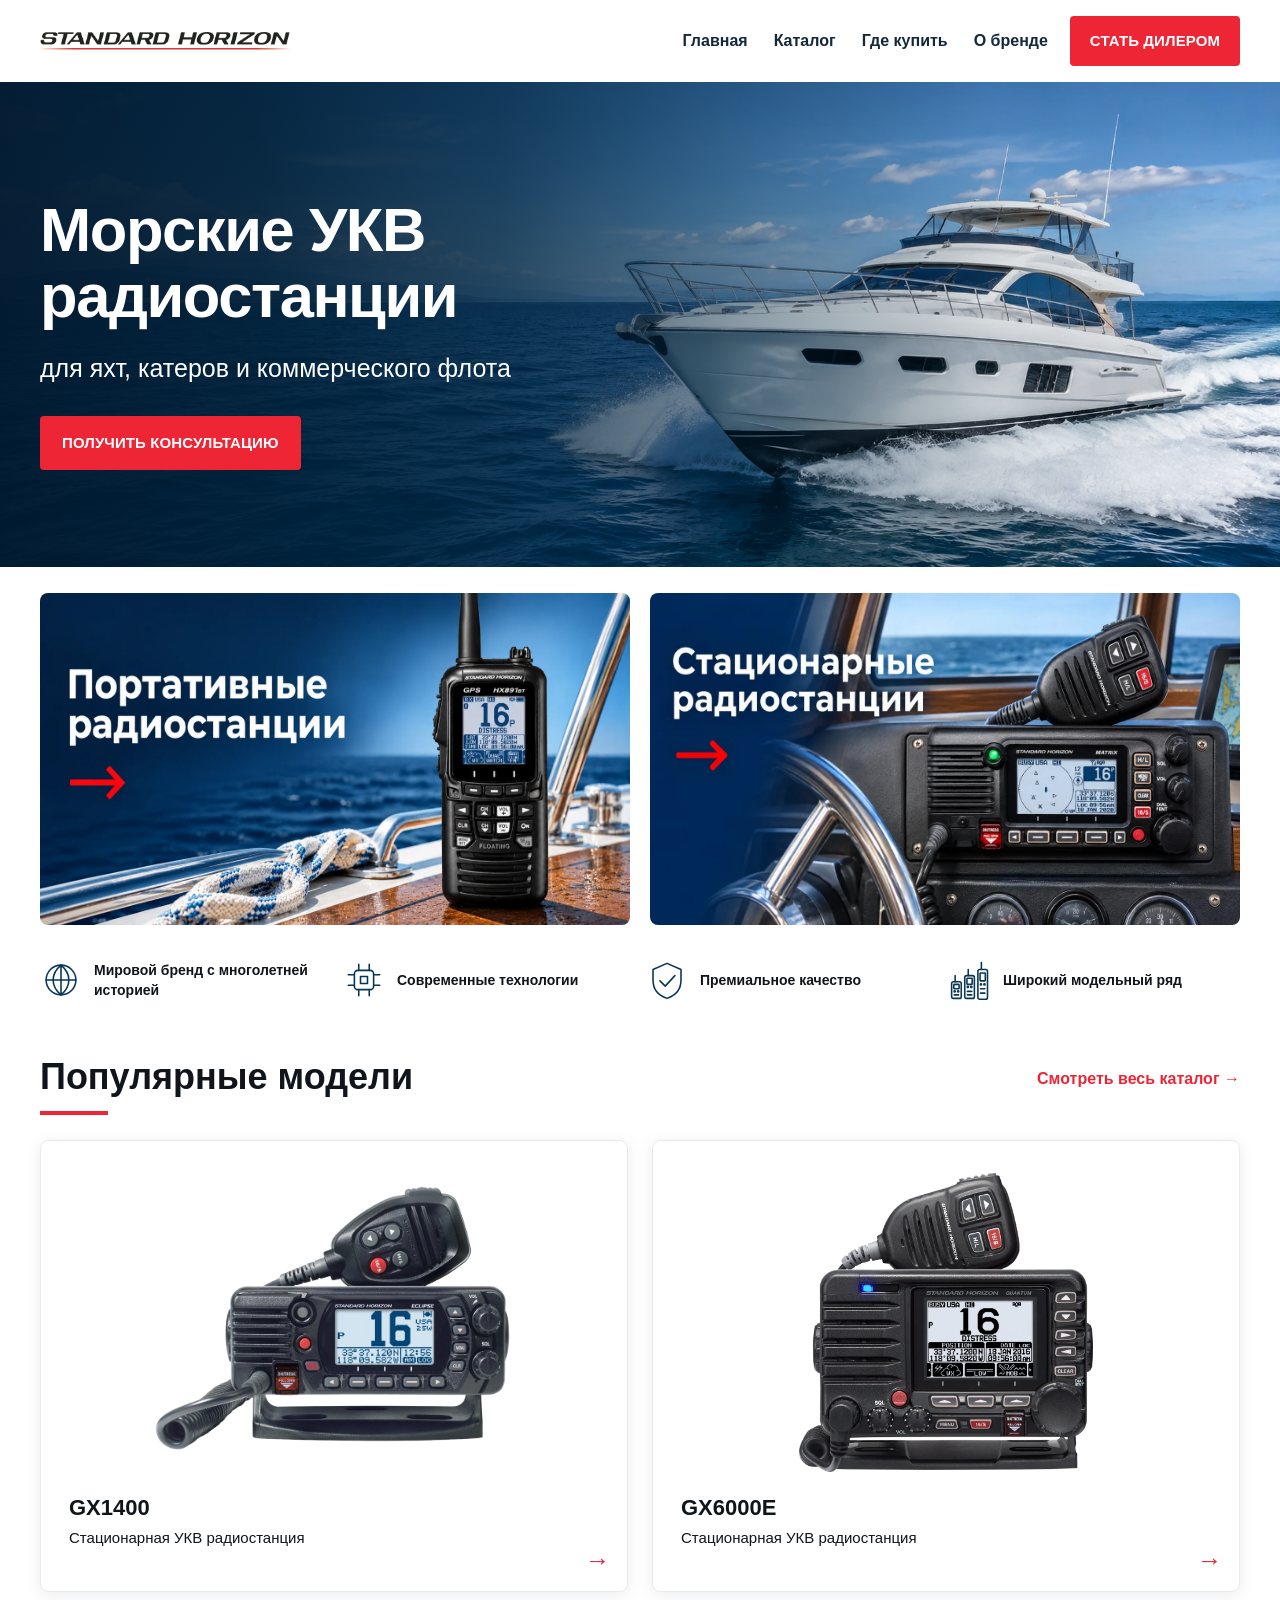
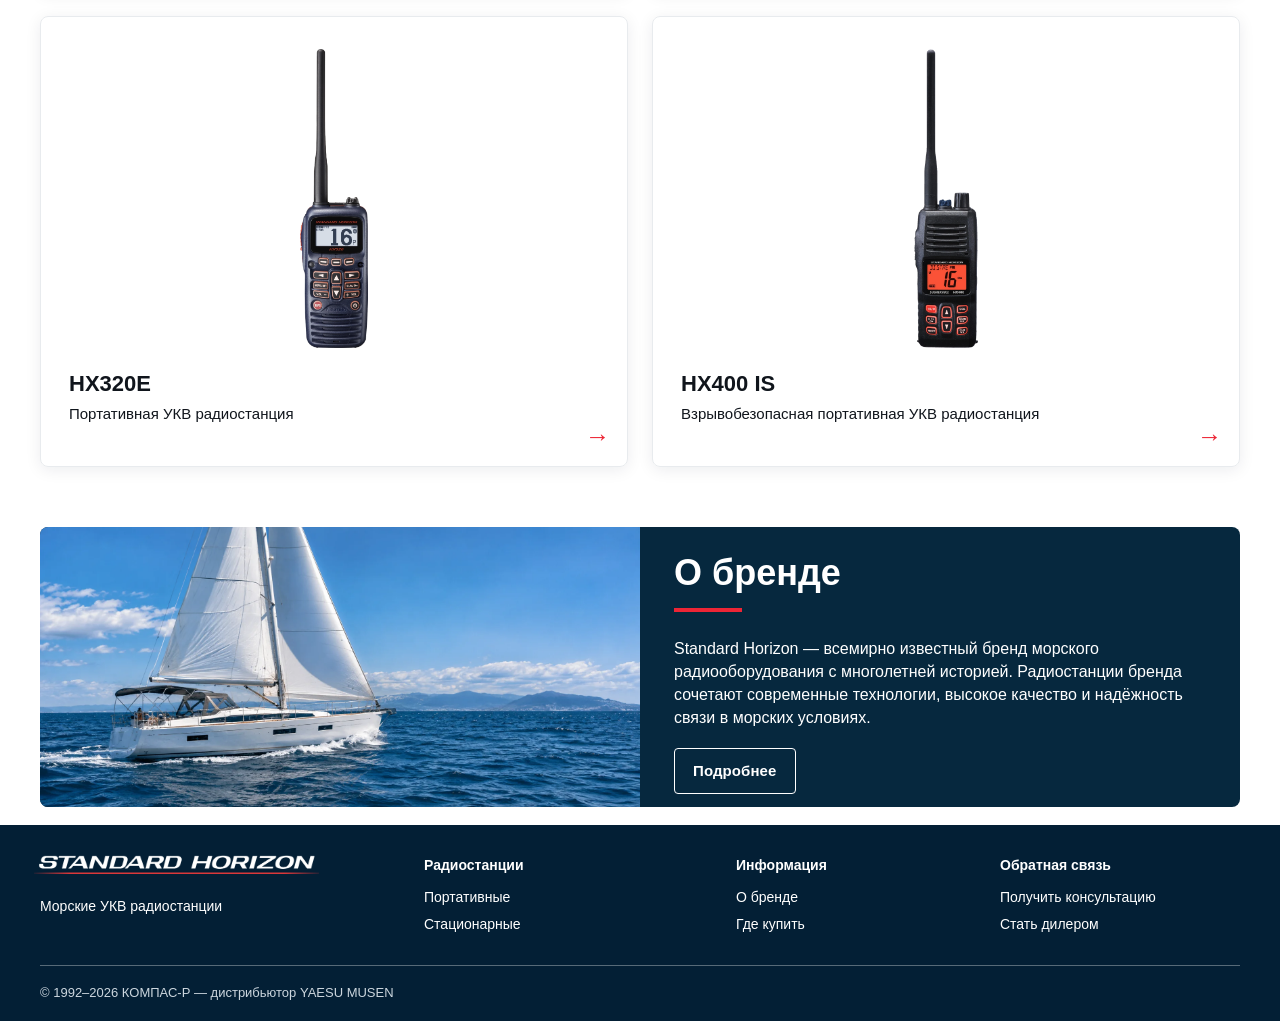
==== index.html @ aaa7c5f7 "Connect shared contact form and replace dealer placeholder messaging" ====
<!DOCTYPE html>

<html lang="ru"><head><meta charset="utf-8"/><meta content="width=device-width, initial-scale=1" name="viewport"/><meta content="Морские УКВ радиостанции Standard Horizon для яхт, катеров и коммерческого флота" name="description"/><title>Standard Horizon — морские УКВ радиостанции</title><link rel="stylesheet" href="styles.css?v=20261125-smooth-hero"/></head><body>
<header class="site-header"><div class="container header-inner"><a aria-label="Standard Horizon — главная" class="logo" href="index.html"><img alt="Standard Horizon" src="assets/images/home-inline-02.png"/></a><button aria-controls="nav" aria-expanded="false" aria-label="Открыть меню" class="mobile-menu">☰</button><nav aria-label="Основная навигация" class="nav" id="nav"><a href="index.html">Главная</a><a href="catalog/index.html">Каталог</a><a href="where-to-buy.html">Где купить</a><a href="about.html">О бренде</a></nav><a class="dealer-btn" href="dealer.html">СТАТЬ ДИЛЕРОМ</a></div></header>
<main id="home"><section class="hero"><div aria-label="Белая моторная яхта в море днём" class="hero-photo" role="img"></div><div class="hero-shade"></div><div class="container hero-content"><h1>Морские УКВ радиостанции</h1><p>для яхт, катеров и коммерческого флота</p><a class="primary-btn" href="contact.html?topic=consultation">ПОЛУЧИТЬ КОНСУЛЬТАЦИЮ</a></div></section>
<section aria-label="Категории радиостанций" class="container categories" id="catalog"><a aria-label="Портативные радиостанции" class="category handheld" href="catalog/index.html?type=handheld" style="background-image:url(assets/images/home-inline-03.webp);background-position:center;background-size:100% 100%;"></a><a aria-label="Стационарные радиостанции" class="category fixed" href="catalog/index.html?type=fixed" style="background-image:url(assets/images/home-inline-04.webp);background-position:center;background-size:100% 100%;"></a></section>
<section aria-label="Преимущества" class="container benefits"><div><svg aria-hidden="true" fill="none" height="42" stroke="#083657" stroke-linecap="round" stroke-linejoin="round" stroke-width="1.8" viewbox="0 0 48 48" width="42" xmlns="http://www.w3.org/2000/svg"><circle cx="24" cy="24" r="17"></circle><path d="M7 24h34M24 7c-6 5-9 11-9 17s3 12 9 17M24 7c6 5 9 11 9 17s-3 12-9 17M24 7v34"></path></svg><strong>Мировой бренд с многолетней историей</strong></div><div><svg aria-hidden="true" fill="none" height="42" stroke="#083657" stroke-linecap="round" stroke-linejoin="round" stroke-width="1.8" viewbox="0 0 48 48" width="42" xmlns="http://www.w3.org/2000/svg"><rect height="22" rx="4" width="22" x="13" y="13"></rect><path d="M20 20h8v8h-8zM18 6v7M30 6v7M18 35v7M30 35v7M6 18h7M6 30h7M35 18h7M35 30h7"></path></svg><strong>Современные технологии</strong></div><div><svg aria-hidden="true" fill="none" height="42" stroke="#083657" stroke-linecap="round" stroke-linejoin="round" stroke-width="1.8" viewbox="0 0 48 48" width="42" xmlns="http://www.w3.org/2000/svg"><path d="M24 5 40 12v12c0 11-7 18-16 21C15 42 8 35 8 24V12L24 5Z"></path><path d="m16 25 6 6 11-12"></path></svg><strong>Премиальное качество</strong></div><div><svg aria-hidden="true" fill="none" height="42" stroke="#083657" stroke-linecap="round" stroke-linejoin="round" stroke-width="1.8" viewbox="0 0 48 48" width="42" xmlns="http://www.w3.org/2000/svg">
<g transform="translate(2 19)"><path d="M5 7V0"></path><rect height="19" rx="2" width="11" x="1" y="7"></rect><rect height="5" rx="0.7" width="6" x="3.5" y="10"></rect><circle cx="4.5" cy="18" r="0.7"></circle><circle cx="8.5" cy="18" r="0.7"></circle><path d="M4 22h5"></path></g>
<g transform="translate(17 12)"><path d="M5 7V0"></path><rect height="26" rx="2" width="11" x="1" y="7"></rect><rect height="7" rx="0.7" width="6" x="3.5" y="10"></rect><circle cx="4.5" cy="20" r="0.7"></circle><circle cx="8.5" cy="20" r="0.7"></circle><path d="M4 25h5M4 29h5"></path></g>
<g transform="translate(32 4)"><path d="M5 8V0"></path><rect height="34" rx="2" width="11" x="1" y="8"></rect><rect height="9" rx="0.7" width="6" x="3.5" y="12"></rect><circle cx="4.5" cy="25" r="0.7"></circle><circle cx="8.5" cy="25" r="0.7"></circle><path d="M4 30h5M4 35h5"></path></g>
</svg><strong>Широкий модельный ряд</strong></div></section>
<section class="container popular" id="popular"><div class="section-heading"><h2 class="section-title">Популярные модели</h2><a class="catalog-link" href="catalog/index.html">Смотреть весь каталог →</a></div><div class="products">
<a class="product" href="#contact"><div class="product-image"><img alt="Standard Horizon GX1410 — фотография для карточки GX1400, вид спереди" class="product-photo fixed-photo" loading="lazy" src="assets/images/home-inline-05.webp"/></div><h3>GX1400</h3><p>Стационарная УКВ радиостанция</p><span>→</span></a>
<a class="product" href="#contact"><div class="product-image"><img alt="Standard Horizon GX6000E — оригинальная фотография, вид спереди" class="product-photo fixed-photo" loading="lazy" src="assets/images/home-inline-06.webp"/></div><h3>GX6000E</h3><p>Стационарная УКВ радиостанция</p><span>→</span></a>
<a class="product" href="#contact"><div class="product-image"><img alt="Standard Horizon HX320E — оригинальная фотография, вид спереди" class="product-photo handheld-photo" loading="lazy" src="assets/images/home-inline-07.webp"/></div><h3>HX320E</h3><p>Портативная УКВ радиостанция</p><span>→</span></a>
<a class="product" href="#contact"><div class="product-image"><img alt="Standard Horizon HX400 IS — оригинальная фотография, вид спереди" class="product-photo handheld-photo" loading="lazy" src="assets/images/home-inline-08.webp"/></div><h3>HX400 IS</h3><p>Взрывобезопасная портативная УКВ радиостанция</p><span>→</span></a>
</div></section>
<section class="container about" id="about"><img alt="Белая парусная яхта в море днём" loading="lazy" src="assets/images/home-inline-09.webp"/><div><h2 class="section-title">О бренде</h2><p>Standard Horizon — всемирно известный бренд морского радиооборудования с многолетней историей. Радиостанции бренда сочетают современные технологии, высокое качество и надёжность связи в морских условиях.</p><a class="outline-orange" href="about.html">Подробнее</a></div></section>
</main><footer class="footer" id="dealers"><div class="container"><div class="footer-grid"><div><div class="footer-logo"><img alt="Standard Horizon" src="assets/images/home-inline-10.png"/></div><p>Морские УКВ радиостанции</p></div><div><h3>Радиостанции</h3><a href="catalog/index.html?type=handheld">Портативные</a><a href="catalog/index.html?type=fixed">Стационарные</a></div><div><h3>Информация</h3><a href="about.html">О бренде</a><a href="where-to-buy.html">Где купить</a></div><div id="contact"><h3>Обратная связь</h3><a href="contact.html?topic=consultation">Получить консультацию</a><a href="dealer.html">Стать дилером</a></div></div><div class="copyright">© 1992–2026 КОМПАС-Р — дистрибьютор YAESU MUSEN</div></div></footer><script src="script.js"></script></body></html>
---- styles.css ----
*{box-sizing:border-box}html{scroll-behavior:smooth}body{margin:0;color:#10151c;font:16px/1.45 Arial,Helvetica,sans-serif;background:#fff}a{text-decoration:none;color:inherit}.container{width:min(1200px,calc(100% - 48px));margin:auto}.site-header{background:#fff;position:relative;z-index:10}.header-inner{height:82px;display:flex;align-items:center;gap:34px}.logo,.footer-logo{font-size:29px;line-height:1;font-weight:900;font-style:italic;letter-spacing:-1.3px;white-space:nowrap;border-bottom:3px solid #e93b4c;padding-bottom:3px}.nav{display:flex;gap:34px;align-items:center;margin-left:auto;font-weight:700;font-size:14px}.nav a:hover{color:#ed6511}.dealer-btn,.primary-btn{background:#f36a10;color:#fff;font-weight:800;padding:17px 22px;border-radius:4px;white-space:nowrap;font-size:14px}.dealer-btn:hover,.primary-btn:hover{background:#d94f00}.mobile-menu{display:none}.hero{height:485px;position:relative;background:#03294b;overflow:hidden;color:#fff}.hero-photo{position:absolute;inset:0 0 0 38%;background:url('assets/hero-daytime.png') center center/cover no-repeat}.hero-shade{position:absolute;inset:0;background:linear-gradient(90deg,#001c35 0%,#002b4bdc 31%,#002a4969 55%,transparent 77%)}.hero-content{position:relative;padding-top:76px}.hero h1{font-size:clamp(42px,5vw,68px);letter-spacing:-2px;line-height:1.05;margin:0 0 22px}.orange-rule{width:86px;height:4px;background:#f36a10}.hero p{font-size:23px;line-height:1.3;font-weight:600;margin:24px 0}.hero-actions{display:flex;gap:12px;flex-wrap:wrap}.outline-btn{border:1px solid #d4e0ea;color:#fff;font-size:14px;font-weight:800;padding:16px 22px;border-radius:4px}.categories{display:grid;grid-template-columns:1fr 1fr;gap:20px;margin-top:24px}.category{background:#092c4c;min-height:250px;border-radius:8px;position:relative;overflow:hidden;color:#fff;display:flex;align-items:center;padding:34px}.category:after{content:'';position:absolute;inset:0;background:linear-gradient(90deg,#062440 0%,#062440c9 40%,transparent 100%)}.category>div{position:relative;z-index:2}.category h2{font-size:26px;line-height:1.2;margin:0 0 22px}.category img{position:absolute;right:0;top:0;height:100%;width:55%;object-fit:cover}.arrow{background:#f36a10;padding:6px 12px;border-radius:8px;font-size:25px}.benefits{display:grid;grid-template-columns:repeat(4,1fr);gap:18px;padding:32px 0}.benefits>div{display:flex;align-items:center;gap:15px}.benefits span{font-size:39px;color:#052a45}.benefits strong{font-size:14px}.popular{padding:20px 0 60px}.section-title{font-size:36px;line-height:1.2;margin:0 0 25px}.section-title:after{content:'';display:block;background:#f36a10;width:68px;height:4px;margin-top:13px}.products{display:grid;grid-template-columns:repeat(4,1fr);gap:18px}.product{border:1px solid #e8ebee;box-shadow:0 3px 16px #001d3214;border-radius:8px;padding:20px;position:relative;min-height:320px}.product img{width:100%;height:190px;object-fit:contain}.product h3{font-size:20px;margin:8px 0 3px}.product p{font-size:14px;margin:0 0 12px}.product span{position:absolute;bottom:12px;right:17px;font-size:25px;color:#f36a10}.about{background:#06283e;color:#fff;border-radius:8px;display:grid;grid-template-columns:1fr 1fr;overflow:hidden;margin-bottom:18px;min-height:285px}.about>img{width:100%;height:100%;object-fit:cover}.about>div{padding:35px 40px}.about p{font-size:18px}.outline-orange{display:inline-block;border:1px solid #f36a10;border-radius:4px;padding:12px 18px;margin-top:10px}.footer{background:#031f35;color:#fff;padding:30px 0 18px}.footer-grid{display:grid;grid-template-columns:1.5fr 1.2fr 1fr 1fr;gap:24px}.footer-logo{font-size:24px;display:inline-block}.footer p,.footer a{font-size:14px;line-height:1.7}.footer h3{font-size:14px;margin:0 0 10px}.footer a{display:block;margin:4px 0}.copyright{border-top:1px solid #ffffff55;padding-top:18px;margin-top:24px;font-size:13px;color:#ccd6de}@media(max-width:950px){.header-inner{flex-wrap:wrap;height:auto;padding:16px 0}.nav{order:3;width:100%;justify-content:center;margin:0}.dealer-btn{margin-left:auto}.hero-photo{left:25%}.products{grid-template-columns:repeat(2,1fr)}.footer-grid{grid-template-columns:repeat(2,1fr)}}@media(max-width:640px){.container{width:calc(100% - 30px)}.header-inner{gap:12px}.logo{font-size:21px}.dealer-btn{font-size:11px;padding:12px}.mobile-menu{display:block;margin-left:auto;background:transparent;border:0;font-size:23px}.nav{display:none;flex-direction:column;align-items:flex-start;gap:14px;padding:15px 0}.nav.open{display:flex}.hero{height:520px}.hero-photo{inset:0;background-position:60% center;opacity:.75}.hero-shade{background:linear-gradient(90deg,#001c35ed,#002a4c8a)}.hero-content{padding-top:85px}.hero h1{font-size:46px}.hero p{font-size:20px}.hero-actions a{font-size:12px}.categories,.about{grid-template-columns:1fr}.category{min-height:205px}.benefits{grid-template-columns:repeat(2,1fr)}.benefits span{font-size:27px}.benefits strong{font-size:12px}.products{gap:10px}.product{padding:12px;min-height:285px}.product img{height:150px}.product h3{font-size:16px}.about>img{height:200px}.about>div{padding:25px}.footer-grid{grid-template-columns:1fr 1fr;gap:20px}.footer-logo{font-size:20px}}
/* Approved homepage updates */
:root{--brand-red:#ed2535}
body{font-style:normal}
.site-header .logo,.footer-logo{font-style:italic} /* Preserve the original wordmark treatment */
.logo,.footer-logo{border-bottom-color:var(--brand-red)}
.dealer-btn,.primary-btn{background:var(--brand-red)}
.dealer-btn:hover,.primary-btn:hover{background:#c61929}
.nav a:hover{color:var(--brand-red)}
.hero-content{padding-top:115px;max-width:1200px}
.hero h1{max-width:620px;font-size:clamp(38px,4.8vw,64px);line-height:1.08;letter-spacing:-1.4px;margin-bottom:22px;font-style:normal}
.hero p{font-size:clamp(18px,2.2vw,25px);font-weight:500;margin:0 0 32px;max-width:590px}
.hero .primary-btn{display:inline-block}
.categories{margin-top:26px}
.category h2{font-style:normal}
.arrow{background:var(--brand-red)}
.benefits{gap:12px;padding:34px 0}
.benefits>div{gap:12px}
.benefits strong{font-size:14px;font-weight:650}
.benefits span{font-size:35px;min-width:42px;text-align:center}
.section-heading{display:flex;align-items:flex-start;justify-content:space-between;gap:20px}
.catalog-link{color:var(--brand-red);font-weight:700;margin-top:12px}
.product-image{height:190px;display:flex;align-items:center;justify-content:center;text-align:center}
.product-image.pending{background:#f3f6f8;border:1px dashed #b9c6ce;border-radius:6px;color:#637787;font-size:15px;font-weight:600}
.product span{color:var(--brand-red)}
.section-title:after{background:var(--brand-red)}
.outline-orange{border-color:var(--brand-red)}
@media(max-width:640px){.hero-content{padding-top:110px}.hero h1{font-size:41px}.hero p{font-size:20px}.section-heading{flex-direction:column;gap:0}.catalog-link{margin:0 0 20px}.product-image{height:145px}}

/* Approved product photography: equal frames and undistorted originals */
.product-image{overflow:hidden;background:#fff}
.product-photo{display:block;max-width:88%;max-height:180px;width:auto;height:auto;object-fit:contain;margin:auto}
@media(max-width:640px){.product-photo{max-height:137px}}

/* Harmonized product photography, preserving each model's proportions */
.product-image{height:205px;padding:8px 4px;overflow:hidden}
.product-image .product-photo{width:100%;height:100%;max-width:100%;max-height:100%;object-fit:contain;object-position:center}
@media(max-width:640px){.product-image{height:160px}}


/* Full images visible: increase the available frame instead of scaling beyond clipped bounds. */
.product-image{height:238px;overflow:visible}
.product-image .product-photo{transform:none!important;object-fit:contain}
@media(max-width:640px){.product-image{height:185px}}

/* Header typography aligned with the rest of the website */
.site-header .nav, .site-header .nav a, .site-header .dealer-btn, .site-header .mobile-menu {
  font-family: Arial, Helvetica, sans-serif !important;
  font-style: normal !important;
  font-stretch: normal;
  text-transform: none;
  letter-spacing: 0 !important;
  text-shadow: none !important;
  -webkit-text-stroke: 0 !important;
  filter: none !important;
}
.site-header .nav { font-size: 16px !important; font-weight: 600 !important; gap: 28px; }
.site-header .nav a { font-size: inherit !important; font-weight: inherit !important; line-height: 1.4; }
.site-header .dealer-btn { font-size: 15px !important; font-weight: 700 !important; line-height: 1.3; padding: 15px 20px; }
.site-header .logo img { display: block; max-width: 100%; height: auto; }



/* Larger static product cards, no zoom effects */
.products{grid-template-columns:repeat(2,minmax(0,1fr));gap:24px}
.product{min-height:420px;padding:24px 28px 30px;overflow:hidden;transition:none}
.product:hover{transform:none;box-shadow:0 3px 16px #001d3214}
.product-image{height:315px;padding:8px 10px;overflow:hidden;isolation:auto}
.product-image .product-photo{display:block;width:100%;height:100%;max-width:100%;max-height:100%;object-fit:contain;object-position:center;transform:none!important;filter:none!important;transition:none!important}
.product-image:hover .product-photo,.product:hover .product-photo{transform:none!important;filter:none!important}
.product h3{font-size:22px;margin-top:12px}
.product p{font-size:15px}
@media(max-width:700px){.products{grid-template-columns:1fr;gap:18px}.product{min-height:380px;padding:18px 20px 26px}.product-image{height:285px}}



/* Restore approved original brand assets */
.site-header .logo,.footer-logo{display:inline-flex;align-items:center;background:#061b31;border:0!important;padding:9px 11px!important;border-radius:2px;line-height:1}
.site-header .logo img{display:block;width:240px;max-width:100%;height:auto}
.footer-logo img{display:block;width:220px;max-width:100%;height:auto}
.hero-photo{background-image:url("assets/images/home-inline-01.webp")!important;background-position:center center!important;background-size:cover!important;opacity:1!important}
@media(max-width:640px){.site-header .logo img{width:160px}.footer-logo img{width:190px}.hero-photo{background-position:62% center!important}}



.site-header .logo,.footer-logo{background:transparent!important;border:0!important;border-radius:0!important;padding:0!important;box-shadow:none!important}
.site-header .logo img{width:250px!important;height:auto!important;display:block}
.footer-logo img{width:235px!important;height:auto!important;display:block}
@media(max-width:640px){.site-header .logo img{width:175px!important}.footer-logo img{width:200px!important}}



/* Clear, high-contrast typography for header navigation and all action buttons. */
.site-header .nav,
.site-header .nav a {
  font-family: Arial, Helvetica, sans-serif !important;
  font-size: 16px !important;
  font-weight: 700 !important;
  font-style: normal !important;
  letter-spacing: 0 !important;
  line-height: 1.35 !important;
  color: #14283b !important;
  text-shadow: none !important;
  -webkit-font-smoothing: auto;
  text-rendering: optimizeLegibility;
}
.site-header .nav a:hover,
.site-header .nav a:focus-visible {color: #b71e2b !important;}
.site-header .dealer-btn,
.hero .primary-btn,
.hero-actions a,
.category .arrow,
.outline-orange {
  font-family: Arial, Helvetica, sans-serif !important;
  font-size: 15px !important;
  font-weight: 700 !important;
  font-style: normal !important;
  letter-spacing: .1px !important;
  line-height: 1.3 !important;
  text-shadow: none !important;
  text-rendering: optimizeLegibility;
}
.site-header .dealer-btn,
.hero .primary-btn {color:#fff !important;}
.site-header .header-inner {gap:22px;}
.site-header .nav {gap:26px;}
@media(max-width:700px){
  .site-header .nav a {font-size:16px !important;}
  .site-header .dealer-btn {font-size:13px !important; padding:12px 14px;}
  .hero .primary-btn {font-size:14px !important;}
}



/* Category cards retain the previously approved dark navy design. */
.categories .category{background:#092c4c;min-height:290px;overflow:hidden;isolation:isolate}
.categories .category:after{background:linear-gradient(90deg,#062440 0%,#062440 38%,rgba(6,36,64,.35) 63%,transparent 100%);pointer-events:none}
.categories .category>div{width:55%;position:relative;z-index:3}
.categories .category img{position:absolute;right:3%;top:5%;height:90%;width:47%;object-fit:contain;object-position:center;background:transparent!important;padding:0!important;filter:drop-shadow(0 8px 10px rgba(0,0,0,.22))}
@media(max-width:700px){.categories .category{min-height:245px}.categories .category>div{width:58%}.categories .category img{width:44%;right:1%}.categories .category h2{font-size:clamp(18px,4vw,24px)}}



/* Approved category banner images; remove old product overlays */
.categories .category{aspect-ratio:16/9;min-height:0!important;padding:0!important;background-repeat:no-repeat!important;overflow:hidden!important;display:block!important}
.categories .category::after{display:none!important}
.categories .category:hover{filter:brightness(1.04)}
@media(max-width:760px){.categories{grid-template-columns:1fr!important}.categories .category{min-height:0!important;aspect-ratio:16/9}}



.footer .footer-logo{
  display:inline-flex!important;
  align-items:center!important;
  justify-content:center!important;
  background:#fff!important;
  border:0!important;
  border-radius:4px!important;
  padding:12px 14px!important;
  width:max-content!important;
  max-width:100%!important;
}
.footer .footer-logo img{
  display:block!important;
  width:235px!important;
  max-width:100%!important;
  height:auto!important;
  filter:none!important;
  opacity:1!important;
}



/* Approved white Standard Horizon logo directly on dark footer */
.footer .footer-logo{background:transparent!important;border:0!important;padding:0!important;border-radius:0!important;display:inline-flex!important;align-items:center!important;max-width:100%!important}
.footer .footer-logo img{display:block!important;width:285px!important;max-width:100%!important;height:auto!important;filter:none!important;opacity:1!important}


/* Align footer logo with subtitle; no other layout changes */
.footer .footer-logo{position:relative!important;left:-6px!important;}



/* Only the approved About-brand block: compact desktop height and helm photo. */
@media (min-width:641px){section.about{height:280px!important;min-height:0!important;grid-template-columns:1fr 1fr!important}section.about>img{height:280px!important;min-height:0!important;object-fit:cover!important;object-position:58% 50%!important}section.about>div{padding:24px 34px!important;align-self:center!important}section.about p{font-size:16px!important;line-height:1.45!important;margin:9px 0!important}}
@media (max-width:640px){section.about{min-height:0!important}section.about>img{height:190px!important;object-fit:cover!important;object-position:55% 45%!important}section.about>div{padding:22px!important}}



/* Approved about CTA: white outline */
.about .outline-orange{border-color:#ffffff!important;color:#ffffff!important;}


.benefits svg{width:42px;height:42px;min-width:42px;flex:none;display:block}
@media(max-width:650px){.benefits svg{width:34px;height:34px;min-width:34px}}
/* Homepage hero: continuous photograph and smooth navy fade, no hard edge at 38%. */
.hero .hero-photo{inset:0!important;left:0!important;right:0!important;background-position:65% center!important;background-size:cover!important;opacity:1!important}
.hero .hero-shade{inset:0!important;background:linear-gradient(90deg,rgba(0,25,47,.97) 0%,rgba(0,30,54,.93) 20%,rgba(0,34,59,.78) 39%,rgba(0,35,59,.45) 58%,rgba(0,35,59,.12) 78%,rgba(0,35,59,0) 100%)!important}
@media(max-width:640px){.hero .hero-photo{background-position:62% center!important}.hero .hero-shade{background:linear-gradient(90deg,rgba(0,25,47,.94) 0%,rgba(0,31,54,.84) 35%,rgba(0,34,58,.48) 75%,rgba(0,34,58,.22) 100%)!important}}
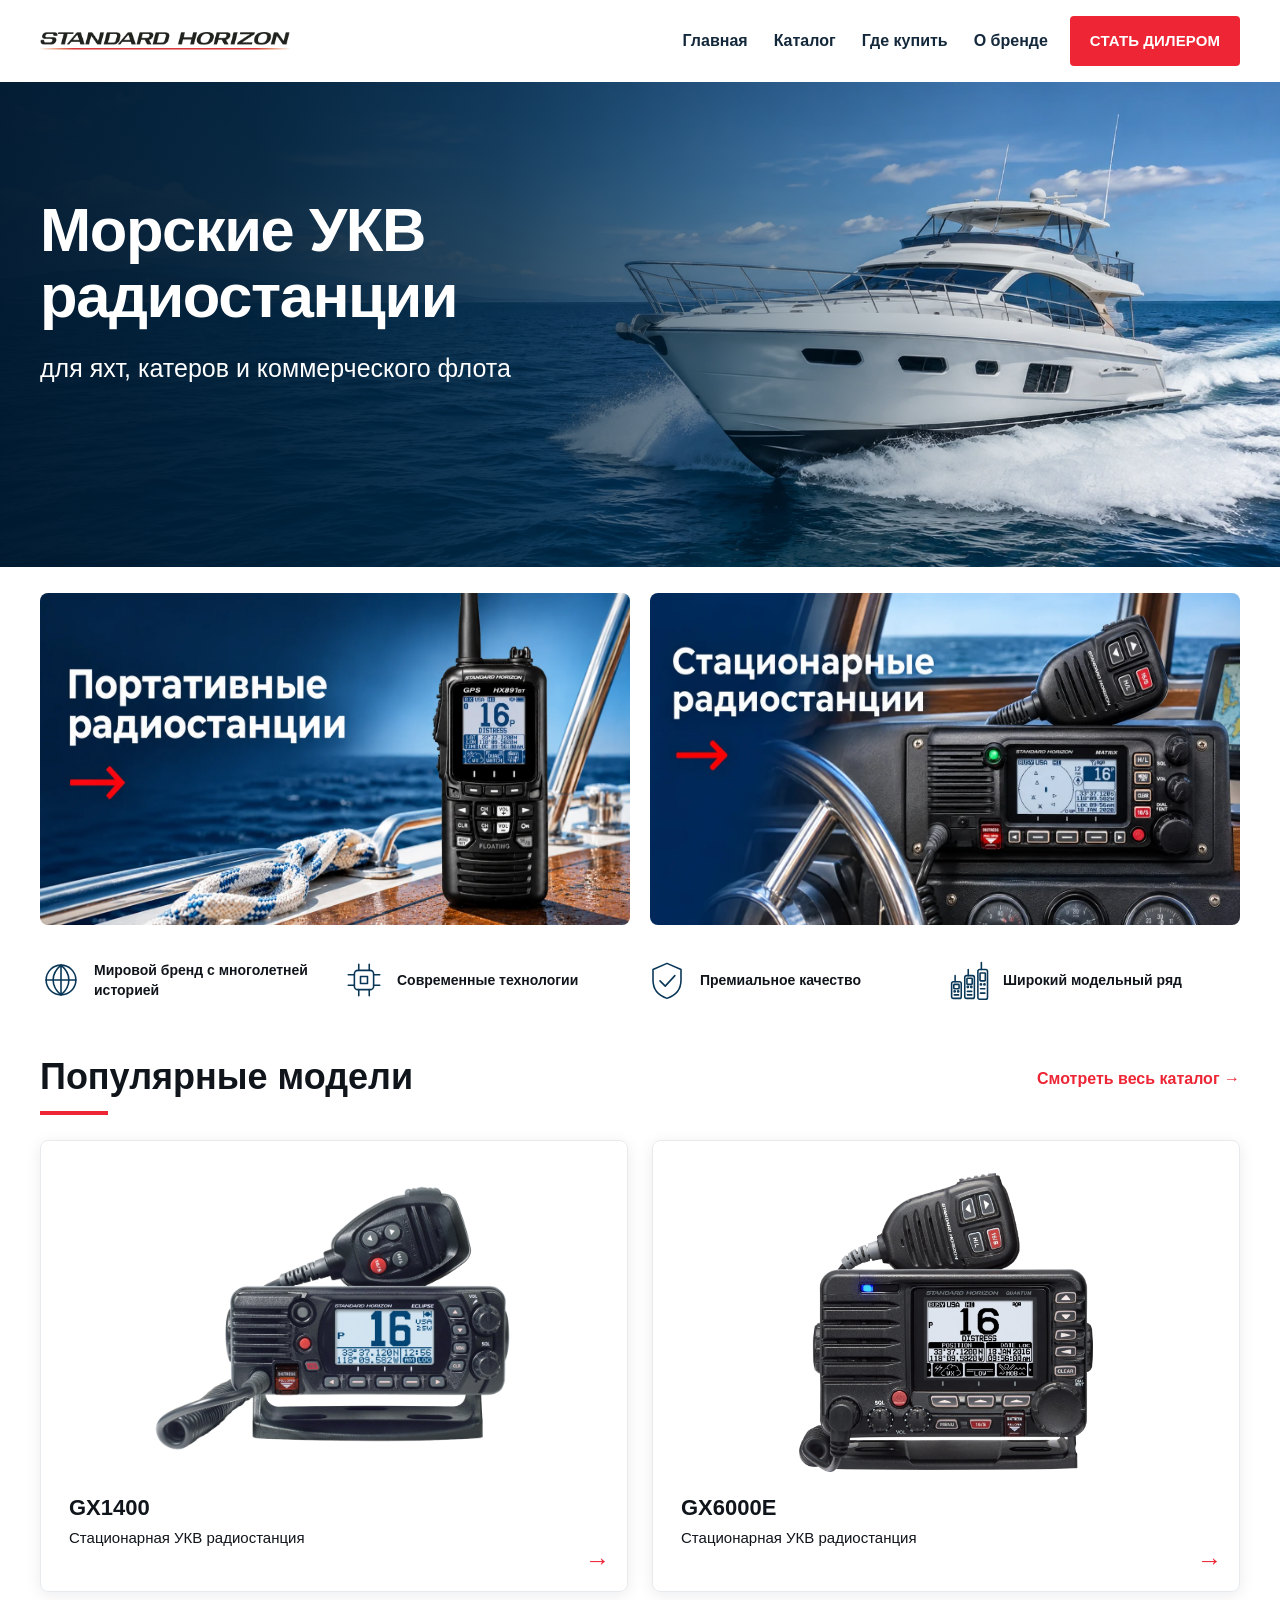
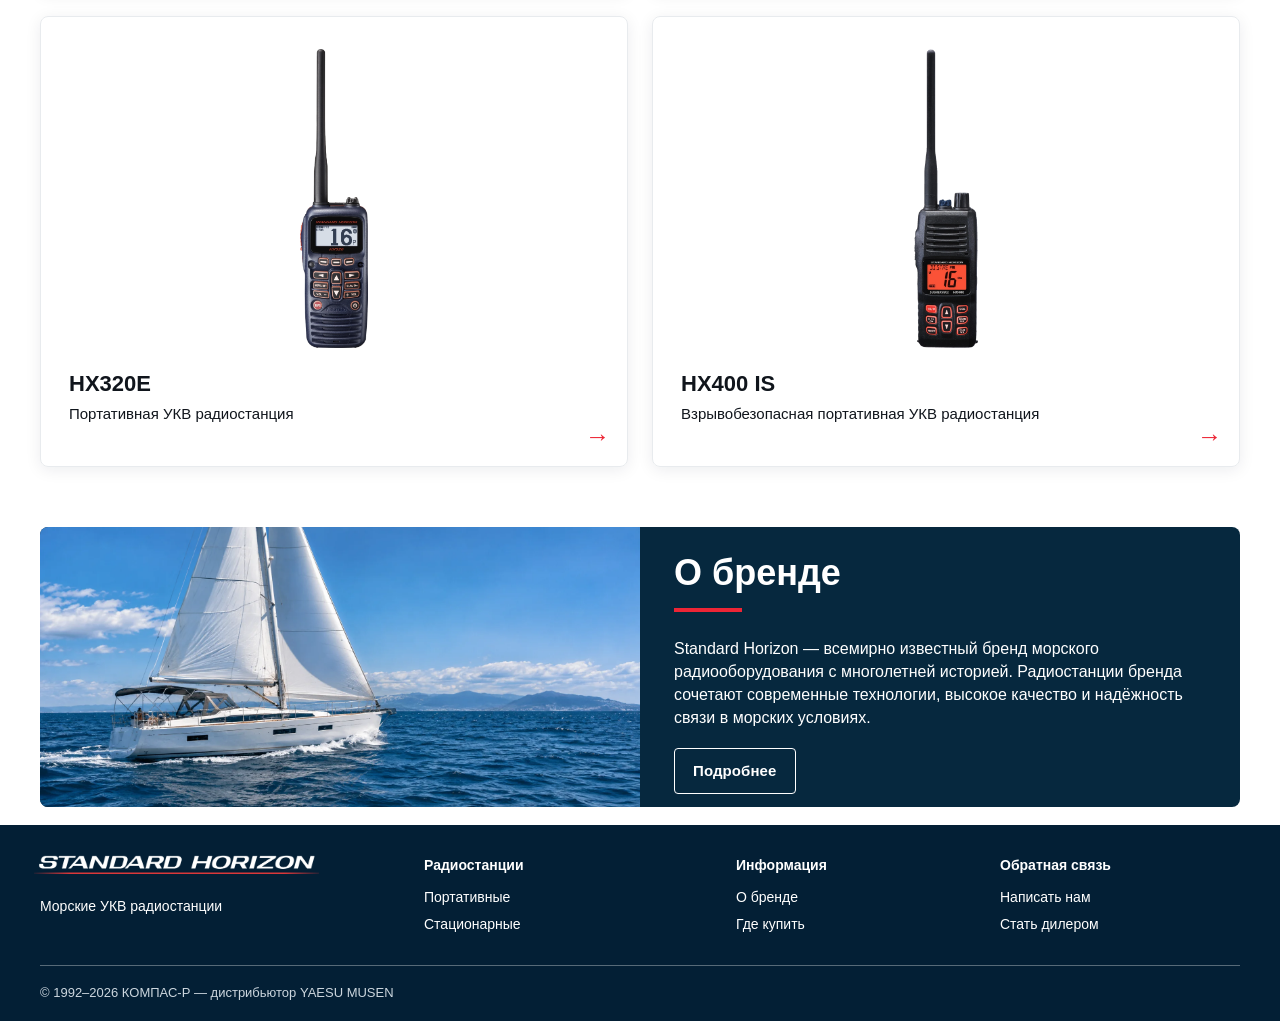
==== commit 3a48aa3f: "Remove consultation CTA and topic; retain general contact link" ====
--- a/index.html
+++ b/index.html
@@ -2,7 +2,7 @@
 
 <html lang="ru"><head><meta charset="utf-8"/><meta content="width=device-width, initial-scale=1" name="viewport"/><meta content="Морские УКВ радиостанции Standard Horizon для яхт, катеров и коммерческого флота" name="description"/><title>Standard Horizon — морские УКВ радиостанции</title><link rel="stylesheet" href="styles.css?v=20261125-smooth-hero"/></head><body>
 <header class="site-header"><div class="container header-inner"><a aria-label="Standard Horizon — главная" class="logo" href="index.html"><img alt="Standard Horizon" src="assets/images/home-inline-02.png"/></a><button aria-controls="nav" aria-expanded="false" aria-label="Открыть меню" class="mobile-menu">☰</button><nav aria-label="Основная навигация" class="nav" id="nav"><a href="index.html">Главная</a><a href="catalog/index.html">Каталог</a><a href="where-to-buy.html">Где купить</a><a href="about.html">О бренде</a></nav><a class="dealer-btn" href="dealer.html">СТАТЬ ДИЛЕРОМ</a></div></header>
-<main id="home"><section class="hero"><div aria-label="Белая моторная яхта в море днём" class="hero-photo" role="img"></div><div class="hero-shade"></div><div class="container hero-content"><h1>Морские УКВ радиостанции</h1><p>для яхт, катеров и коммерческого флота</p><a class="primary-btn" href="contact.html?topic=consultation">ПОЛУЧИТЬ КОНСУЛЬТАЦИЮ</a></div></section>
+<main id="home"><section class="hero"><div aria-label="Белая моторная яхта в море днём" class="hero-photo" role="img"></div><div class="hero-shade"></div><div class="container hero-content"><h1>Морские УКВ радиостанции</h1><p>для яхт, катеров и коммерческого флота</p></div></section>
 <section aria-label="Категории радиостанций" class="container categories" id="catalog"><a aria-label="Портативные радиостанции" class="category handheld" href="catalog/index.html?type=handheld" style="background-image:url(assets/images/home-inline-03.webp);background-position:center;background-size:100% 100%;"></a><a aria-label="Стационарные радиостанции" class="category fixed" href="catalog/index.html?type=fixed" style="background-image:url(assets/images/home-inline-04.webp);background-position:center;background-size:100% 100%;"></a></section>
 <section aria-label="Преимущества" class="container benefits"><div><svg aria-hidden="true" fill="none" height="42" stroke="#083657" stroke-linecap="round" stroke-linejoin="round" stroke-width="1.8" viewbox="0 0 48 48" width="42" xmlns="http://www.w3.org/2000/svg"><circle cx="24" cy="24" r="17"></circle><path d="M7 24h34M24 7c-6 5-9 11-9 17s3 12 9 17M24 7c6 5 9 11 9 17s-3 12-9 17M24 7v34"></path></svg><strong>Мировой бренд с многолетней историей</strong></div><div><svg aria-hidden="true" fill="none" height="42" stroke="#083657" stroke-linecap="round" stroke-linejoin="round" stroke-width="1.8" viewbox="0 0 48 48" width="42" xmlns="http://www.w3.org/2000/svg"><rect height="22" rx="4" width="22" x="13" y="13"></rect><path d="M20 20h8v8h-8zM18 6v7M30 6v7M18 35v7M30 35v7M6 18h7M6 30h7M35 18h7M35 30h7"></path></svg><strong>Современные технологии</strong></div><div><svg aria-hidden="true" fill="none" height="42" stroke="#083657" stroke-linecap="round" stroke-linejoin="round" stroke-width="1.8" viewbox="0 0 48 48" width="42" xmlns="http://www.w3.org/2000/svg"><path d="M24 5 40 12v12c0 11-7 18-16 21C15 42 8 35 8 24V12L24 5Z"></path><path d="m16 25 6 6 11-12"></path></svg><strong>Премиальное качество</strong></div><div><svg aria-hidden="true" fill="none" height="42" stroke="#083657" stroke-linecap="round" stroke-linejoin="round" stroke-width="1.8" viewbox="0 0 48 48" width="42" xmlns="http://www.w3.org/2000/svg">
 <g transform="translate(2 19)"><path d="M5 7V0"></path><rect height="19" rx="2" width="11" x="1" y="7"></rect><rect height="5" rx="0.7" width="6" x="3.5" y="10"></rect><circle cx="4.5" cy="18" r="0.7"></circle><circle cx="8.5" cy="18" r="0.7"></circle><path d="M4 22h5"></path></g>
@@ -16,4 +16,4 @@
 <a class="product" href="#contact"><div class="product-image"><img alt="Standard Horizon HX400 IS — оригинальная фотография, вид спереди" class="product-photo handheld-photo" loading="lazy" src="assets/images/home-inline-08.webp"/></div><h3>HX400 IS</h3><p>Взрывобезопасная портативная УКВ радиостанция</p><span>→</span></a>
 </div></section>
 <section class="container about" id="about"><img alt="Белая парусная яхта в море днём" loading="lazy" src="assets/images/home-inline-09.webp"/><div><h2 class="section-title">О бренде</h2><p>Standard Horizon — всемирно известный бренд морского радиооборудования с многолетней историей. Радиостанции бренда сочетают современные технологии, высокое качество и надёжность связи в морских условиях.</p><a class="outline-orange" href="about.html">Подробнее</a></div></section>
-</main><footer class="footer" id="dealers"><div class="container"><div class="footer-grid"><div><div class="footer-logo"><img alt="Standard Horizon" src="assets/images/home-inline-10.png"/></div><p>Морские УКВ радиостанции</p></div><div><h3>Радиостанции</h3><a href="catalog/index.html?type=handheld">Портативные</a><a href="catalog/index.html?type=fixed">Стационарные</a></div><div><h3>Информация</h3><a href="about.html">О бренде</a><a href="where-to-buy.html">Где купить</a></div><div id="contact"><h3>Обратная связь</h3><a href="contact.html?topic=consultation">Получить консультацию</a><a href="dealer.html">Стать дилером</a></div></div><div class="copyright">© 1992–2026 КОМПАС-Р — дистрибьютор YAESU MUSEN</div></div></footer><script src="script.js"></script></body></html>+</main><footer class="footer" id="dealers"><div class="container"><div class="footer-grid"><div><div class="footer-logo"><img alt="Standard Horizon" src="assets/images/home-inline-10.png"/></div><p>Морские УКВ радиостанции</p></div><div><h3>Радиостанции</h3><a href="catalog/index.html?type=handheld">Портативные</a><a href="catalog/index.html?type=fixed">Стационарные</a></div><div><h3>Информация</h3><a href="about.html">О бренде</a><a href="where-to-buy.html">Где купить</a></div><div id="contact"><h3>Обратная связь</h3><a href="contact.html?topic=consultation">Написать нам</a><a href="dealer.html">Стать дилером</a></div></div><div class="copyright">© 1992–2026 КОМПАС-Р — дистрибьютор YAESU MUSEN</div></div></footer><script src="script.js?v=20261126-contact-redirect"></script></body></html>
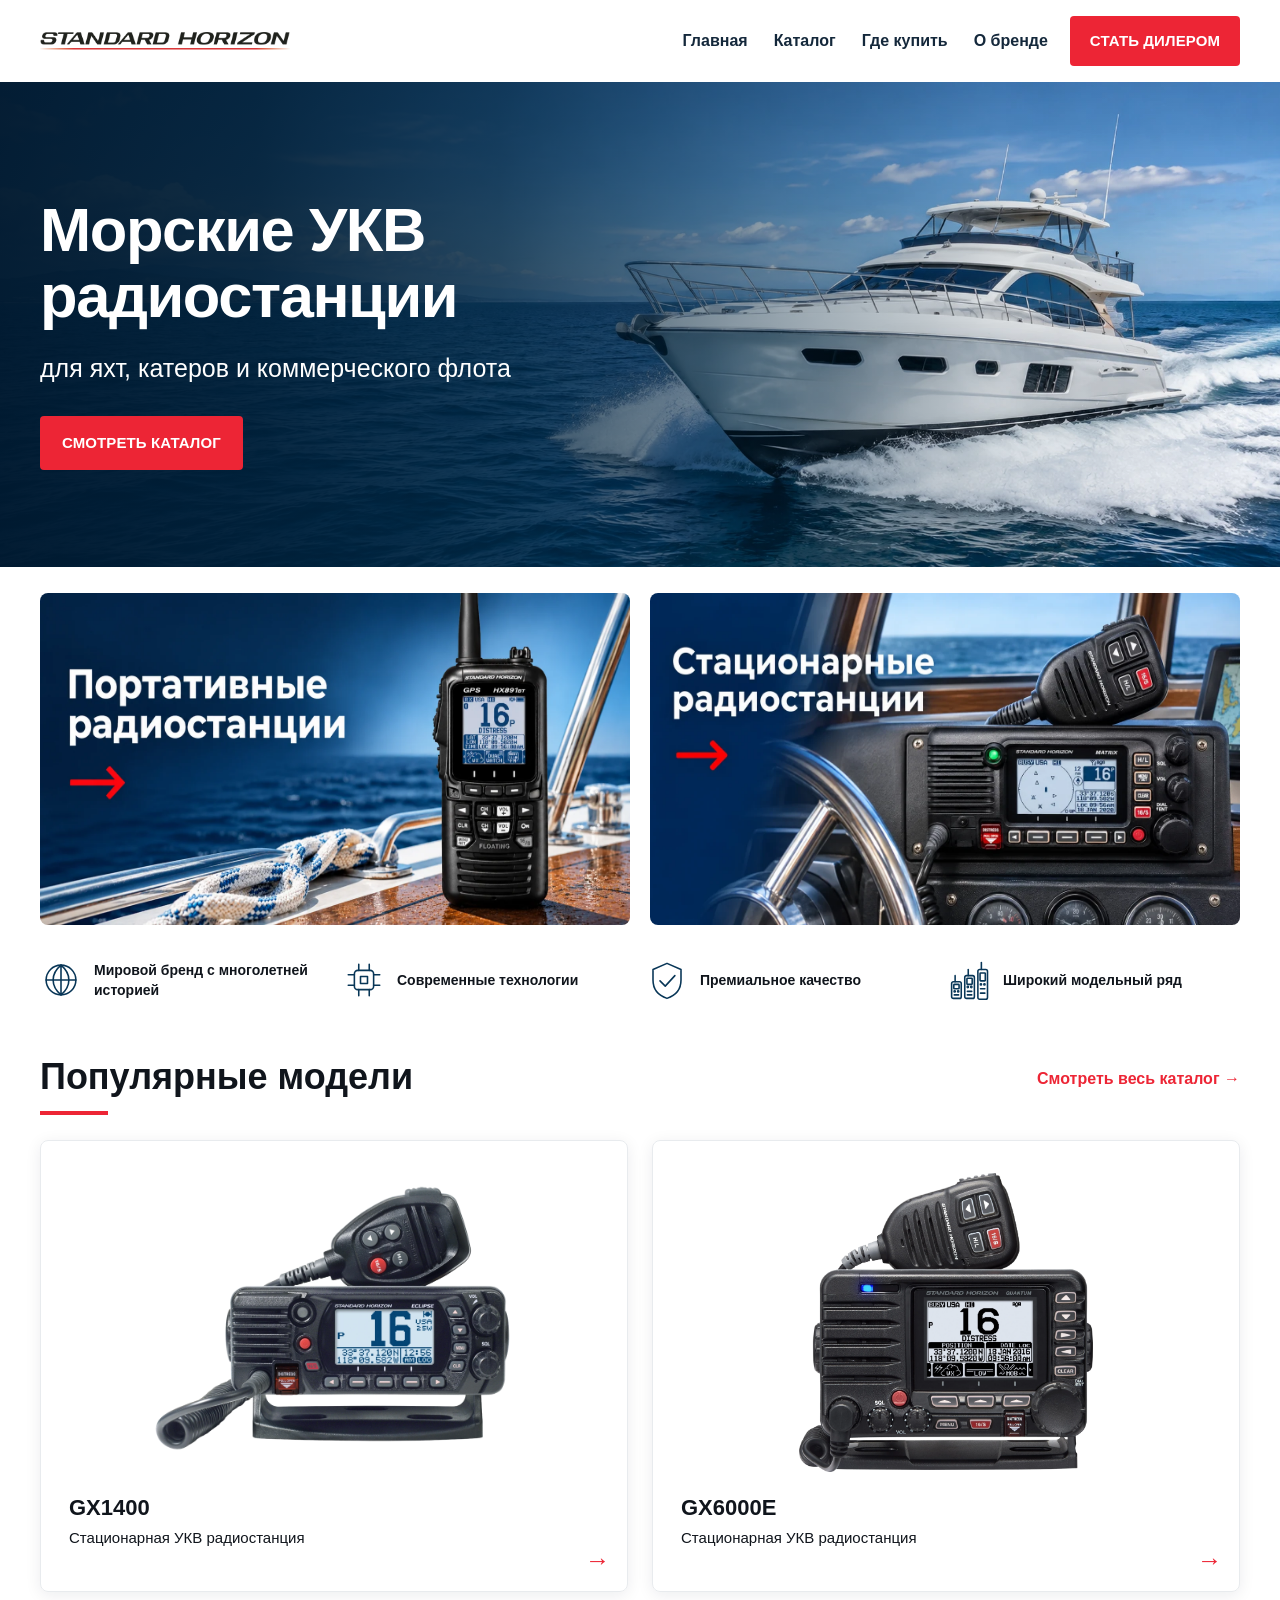
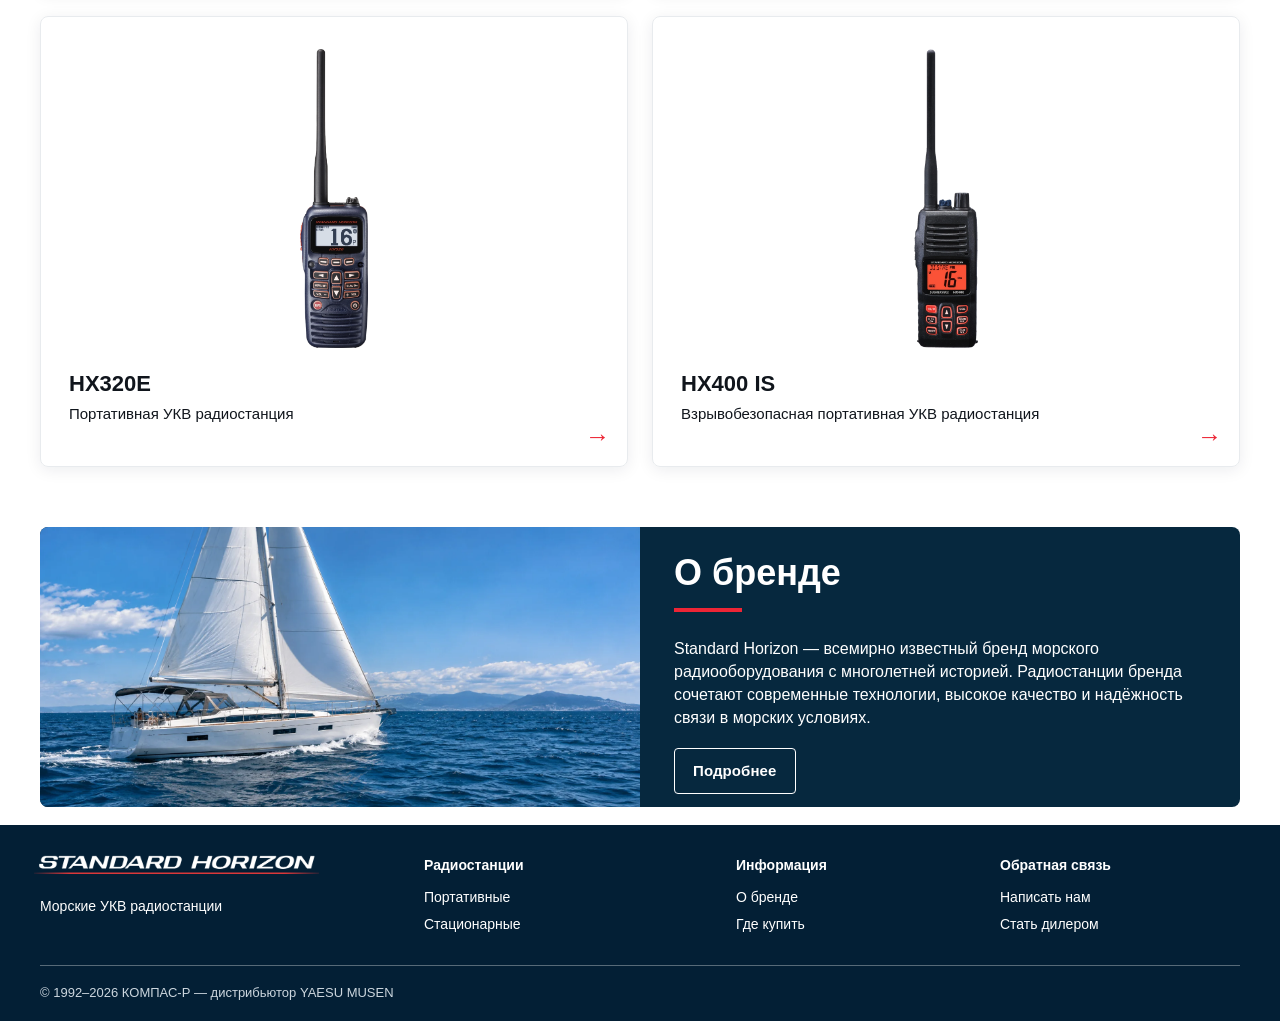
==== commit 4db29aab: "Add catalog CTA to homepage hero" ====
--- a/index.html
+++ b/index.html
@@ -2,7 +2,7 @@
 
 <html lang="ru"><head><meta charset="utf-8"/><meta content="width=device-width, initial-scale=1" name="viewport"/><meta content="Морские УКВ радиостанции Standard Horizon для яхт, катеров и коммерческого флота" name="description"/><title>Standard Horizon — морские УКВ радиостанции</title><link rel="stylesheet" href="styles.css?v=20261125-smooth-hero"/></head><body>
 <header class="site-header"><div class="container header-inner"><a aria-label="Standard Horizon — главная" class="logo" href="index.html"><img alt="Standard Horizon" src="assets/images/home-inline-02.png"/></a><button aria-controls="nav" aria-expanded="false" aria-label="Открыть меню" class="mobile-menu">☰</button><nav aria-label="Основная навигация" class="nav" id="nav"><a href="index.html">Главная</a><a href="catalog/index.html">Каталог</a><a href="where-to-buy.html">Где купить</a><a href="about.html">О бренде</a></nav><a class="dealer-btn" href="dealer.html">СТАТЬ ДИЛЕРОМ</a></div></header>
-<main id="home"><section class="hero"><div aria-label="Белая моторная яхта в море днём" class="hero-photo" role="img"></div><div class="hero-shade"></div><div class="container hero-content"><h1>Морские УКВ радиостанции</h1><p>для яхт, катеров и коммерческого флота</p></div></section>
+<main id="home"><section class="hero"><div aria-label="Белая моторная яхта в море днём" class="hero-photo" role="img"></div><div class="hero-shade"></div><div class="container hero-content"><h1>Морские УКВ радиостанции</h1><p>для яхт, катеров и коммерческого флота</p><a class="primary-btn" href="catalog/index.html">СМОТРЕТЬ КАТАЛОГ</a></div></section>
 <section aria-label="Категории радиостанций" class="container categories" id="catalog"><a aria-label="Портативные радиостанции" class="category handheld" href="catalog/index.html?type=handheld" style="background-image:url(assets/images/home-inline-03.webp);background-position:center;background-size:100% 100%;"></a><a aria-label="Стационарные радиостанции" class="category fixed" href="catalog/index.html?type=fixed" style="background-image:url(assets/images/home-inline-04.webp);background-position:center;background-size:100% 100%;"></a></section>
 <section aria-label="Преимущества" class="container benefits"><div><svg aria-hidden="true" fill="none" height="42" stroke="#083657" stroke-linecap="round" stroke-linejoin="round" stroke-width="1.8" viewbox="0 0 48 48" width="42" xmlns="http://www.w3.org/2000/svg"><circle cx="24" cy="24" r="17"></circle><path d="M7 24h34M24 7c-6 5-9 11-9 17s3 12 9 17M24 7c6 5 9 11 9 17s-3 12-9 17M24 7v34"></path></svg><strong>Мировой бренд с многолетней историей</strong></div><div><svg aria-hidden="true" fill="none" height="42" stroke="#083657" stroke-linecap="round" stroke-linejoin="round" stroke-width="1.8" viewbox="0 0 48 48" width="42" xmlns="http://www.w3.org/2000/svg"><rect height="22" rx="4" width="22" x="13" y="13"></rect><path d="M20 20h8v8h-8zM18 6v7M30 6v7M18 35v7M30 35v7M6 18h7M6 30h7M35 18h7M35 30h7"></path></svg><strong>Современные технологии</strong></div><div><svg aria-hidden="true" fill="none" height="42" stroke="#083657" stroke-linecap="round" stroke-linejoin="round" stroke-width="1.8" viewbox="0 0 48 48" width="42" xmlns="http://www.w3.org/2000/svg"><path d="M24 5 40 12v12c0 11-7 18-16 21C15 42 8 35 8 24V12L24 5Z"></path><path d="m16 25 6 6 11-12"></path></svg><strong>Премиальное качество</strong></div><div><svg aria-hidden="true" fill="none" height="42" stroke="#083657" stroke-linecap="round" stroke-linejoin="round" stroke-width="1.8" viewbox="0 0 48 48" width="42" xmlns="http://www.w3.org/2000/svg">
 <g transform="translate(2 19)"><path d="M5 7V0"></path><rect height="19" rx="2" width="11" x="1" y="7"></rect><rect height="5" rx="0.7" width="6" x="3.5" y="10"></rect><circle cx="4.5" cy="18" r="0.7"></circle><circle cx="8.5" cy="18" r="0.7"></circle><path d="M4 22h5"></path></g>
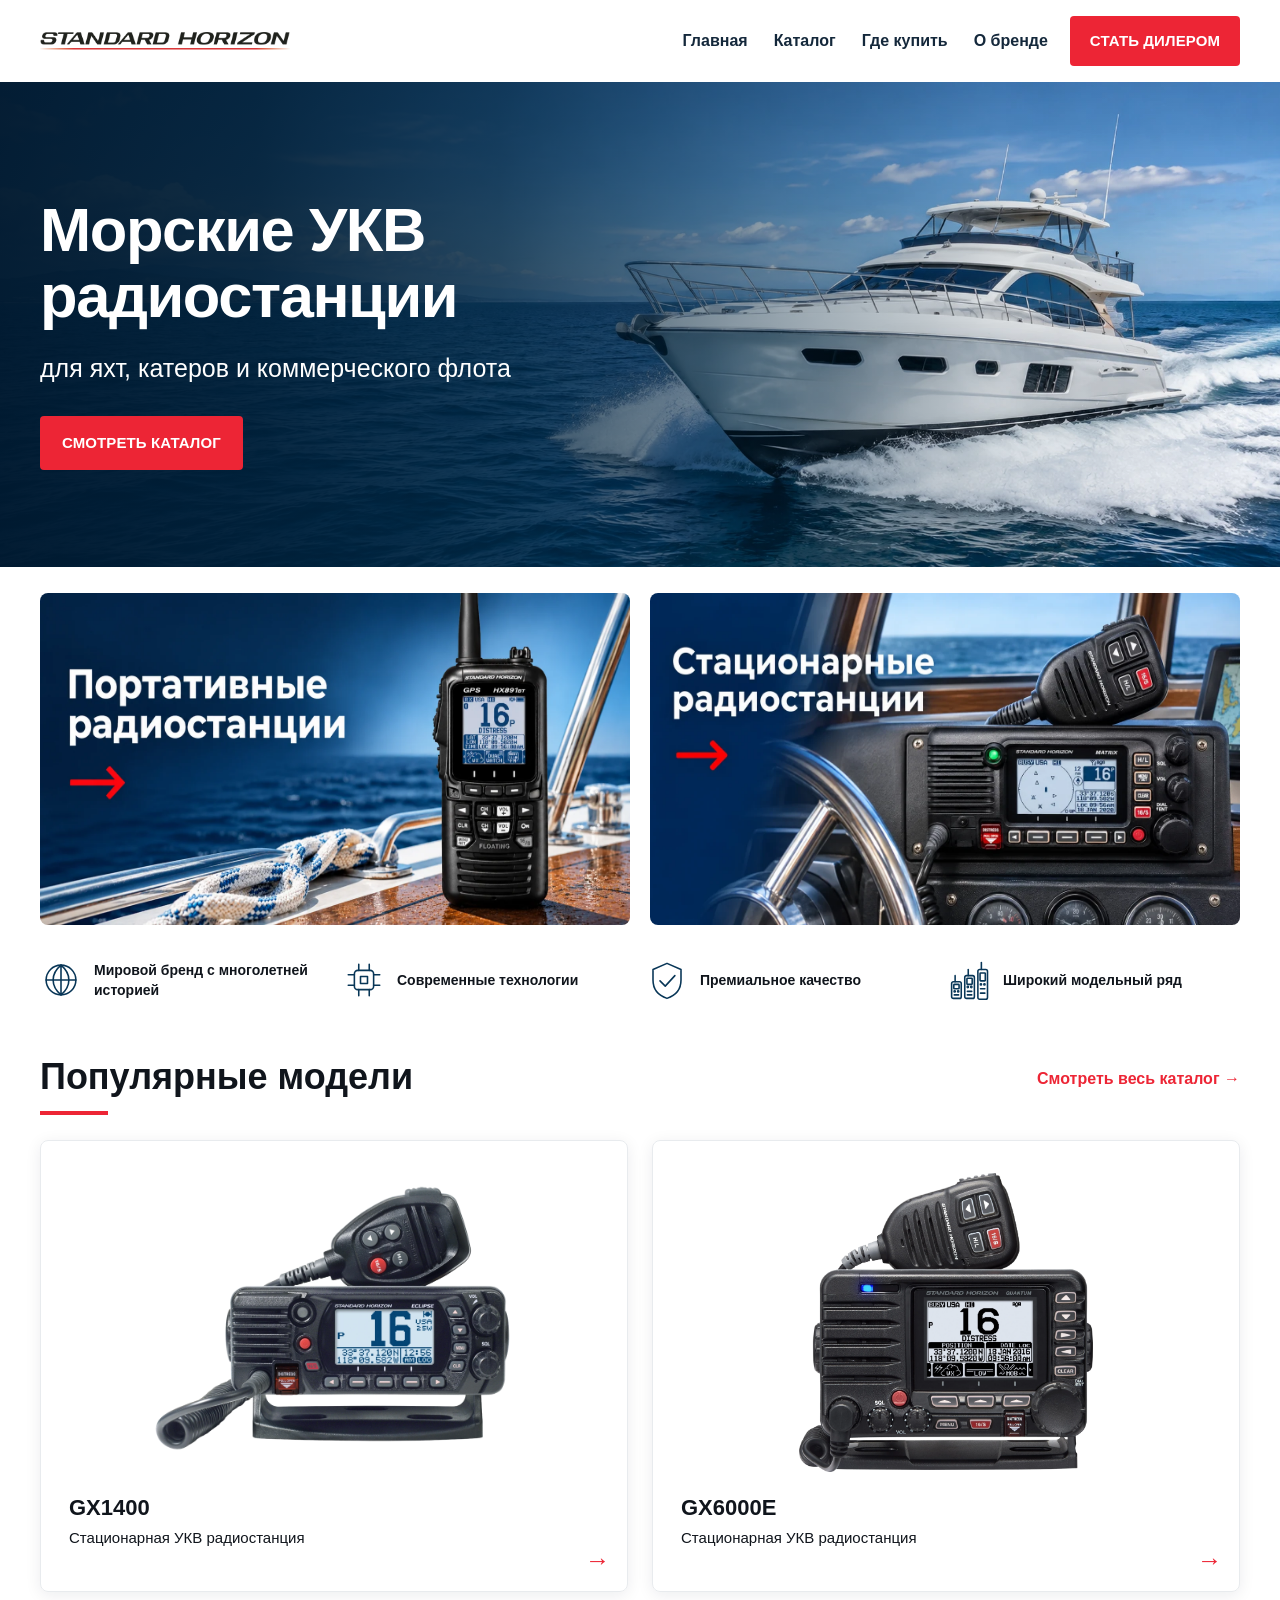
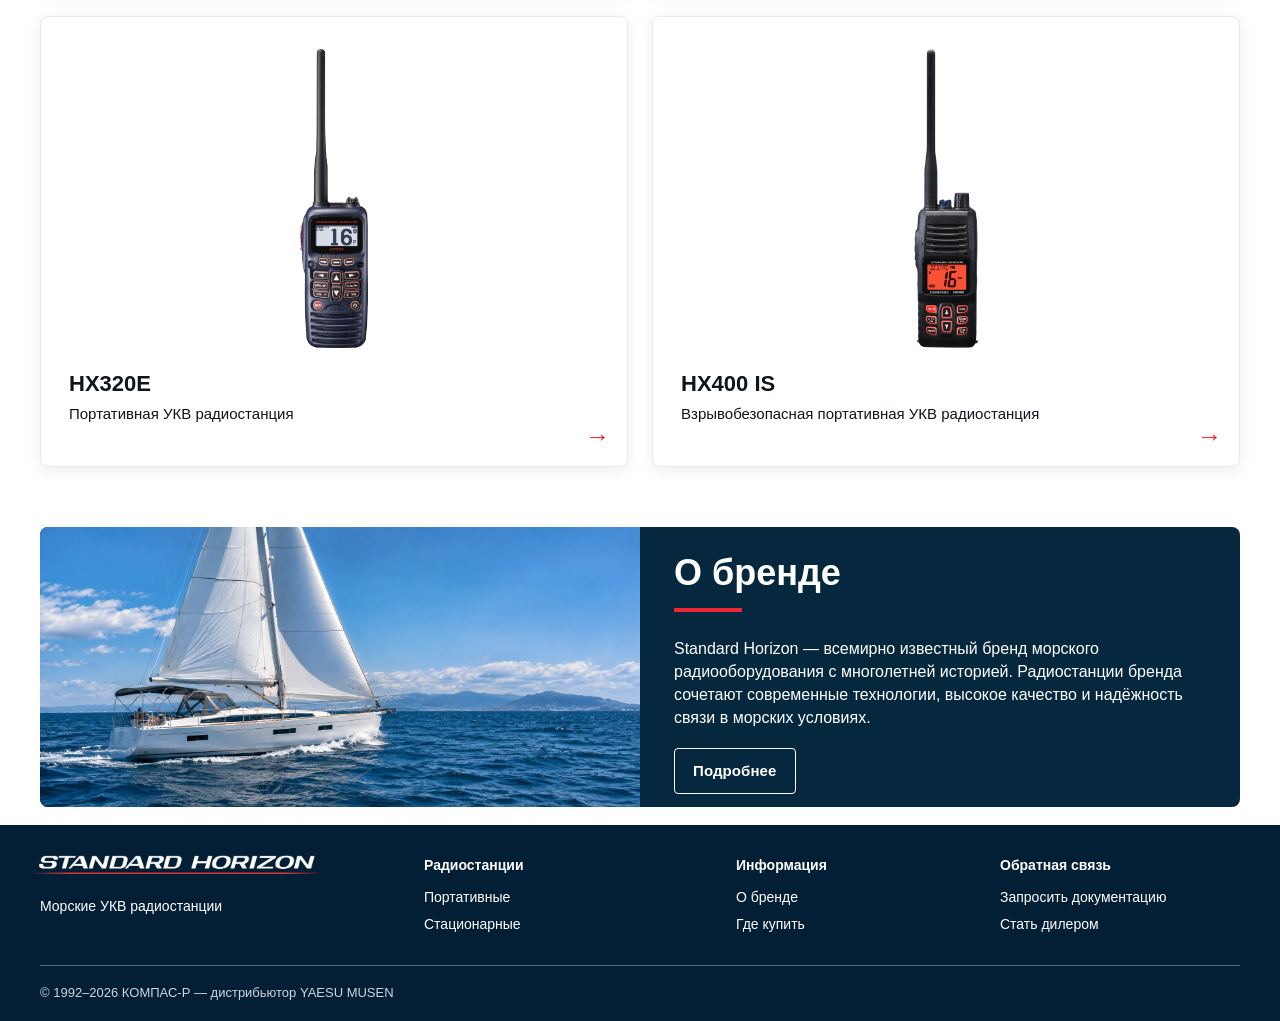
==== commit 5bf89d0d: "Update footer contact link to documentation request" ====
--- a/index.html
+++ b/index.html
@@ -16,4 +16,4 @@
 <a class="product" href="#contact"><div class="product-image"><img alt="Standard Horizon HX400 IS — оригинальная фотография, вид спереди" class="product-photo handheld-photo" loading="lazy" src="assets/images/home-inline-08.webp"/></div><h3>HX400 IS</h3><p>Взрывобезопасная портативная УКВ радиостанция</p><span>→</span></a>
 </div></section>
 <section class="container about" id="about"><img alt="Белая парусная яхта в море днём" loading="lazy" src="assets/images/home-inline-09.webp"/><div><h2 class="section-title">О бренде</h2><p>Standard Horizon — всемирно известный бренд морского радиооборудования с многолетней историей. Радиостанции бренда сочетают современные технологии, высокое качество и надёжность связи в морских условиях.</p><a class="outline-orange" href="about.html">Подробнее</a></div></section>
-</main><footer class="footer" id="dealers"><div class="container"><div class="footer-grid"><div><div class="footer-logo"><img alt="Standard Horizon" src="assets/images/home-inline-10.png"/></div><p>Морские УКВ радиостанции</p></div><div><h3>Радиостанции</h3><a href="catalog/index.html?type=handheld">Портативные</a><a href="catalog/index.html?type=fixed">Стационарные</a></div><div><h3>Информация</h3><a href="about.html">О бренде</a><a href="where-to-buy.html">Где купить</a></div><div id="contact"><h3>Обратная связь</h3><a href="contact.html?topic=consultation">Написать нам</a><a href="dealer.html">Стать дилером</a></div></div><div class="copyright">© 1992–2026 КОМПАС-Р — дистрибьютор YAESU MUSEN</div></div></footer><script src="script.js?v=20261126-contact-redirect"></script></body></html>+</main><footer class="footer" id="dealers"><div class="container"><div class="footer-grid"><div><div class="footer-logo"><img alt="Standard Horizon" src="assets/images/home-inline-10.png"/></div><p>Морские УКВ радиостанции</p></div><div><h3>Радиостанции</h3><a href="catalog/index.html?type=handheld">Портативные</a><a href="catalog/index.html?type=fixed">Стационарные</a></div><div><h3>Информация</h3><a href="about.html">О бренде</a><a href="where-to-buy.html">Где купить</a></div><div id="contact"><h3>Обратная связь</h3><a href="contact.html?topic=documentation">Запросить документацию</a><a href="dealer.html">Стать дилером</a></div></div><div class="copyright">© 1992–2026 КОМПАС-Р — дистрибьютор YAESU MUSEN</div></div></footer><script src="script.js?v=20261126-contact-redirect"></script></body></html>
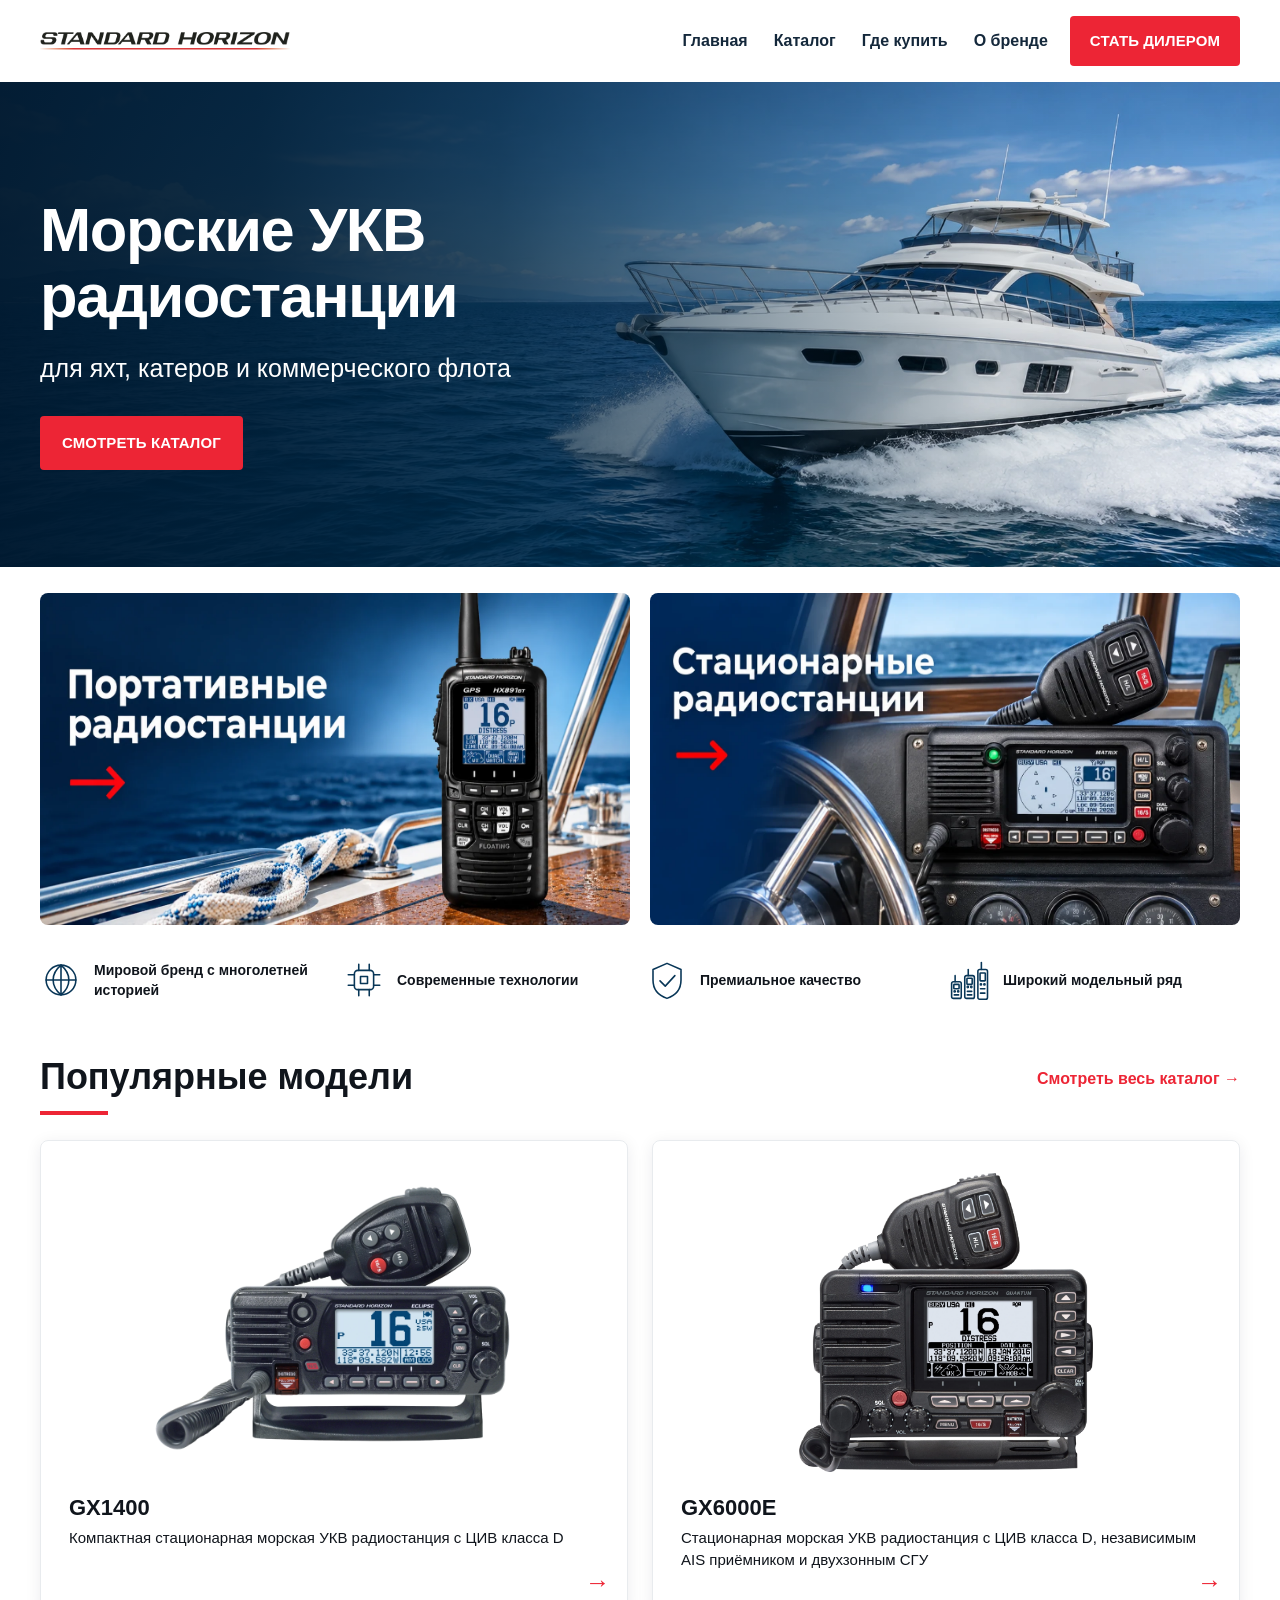
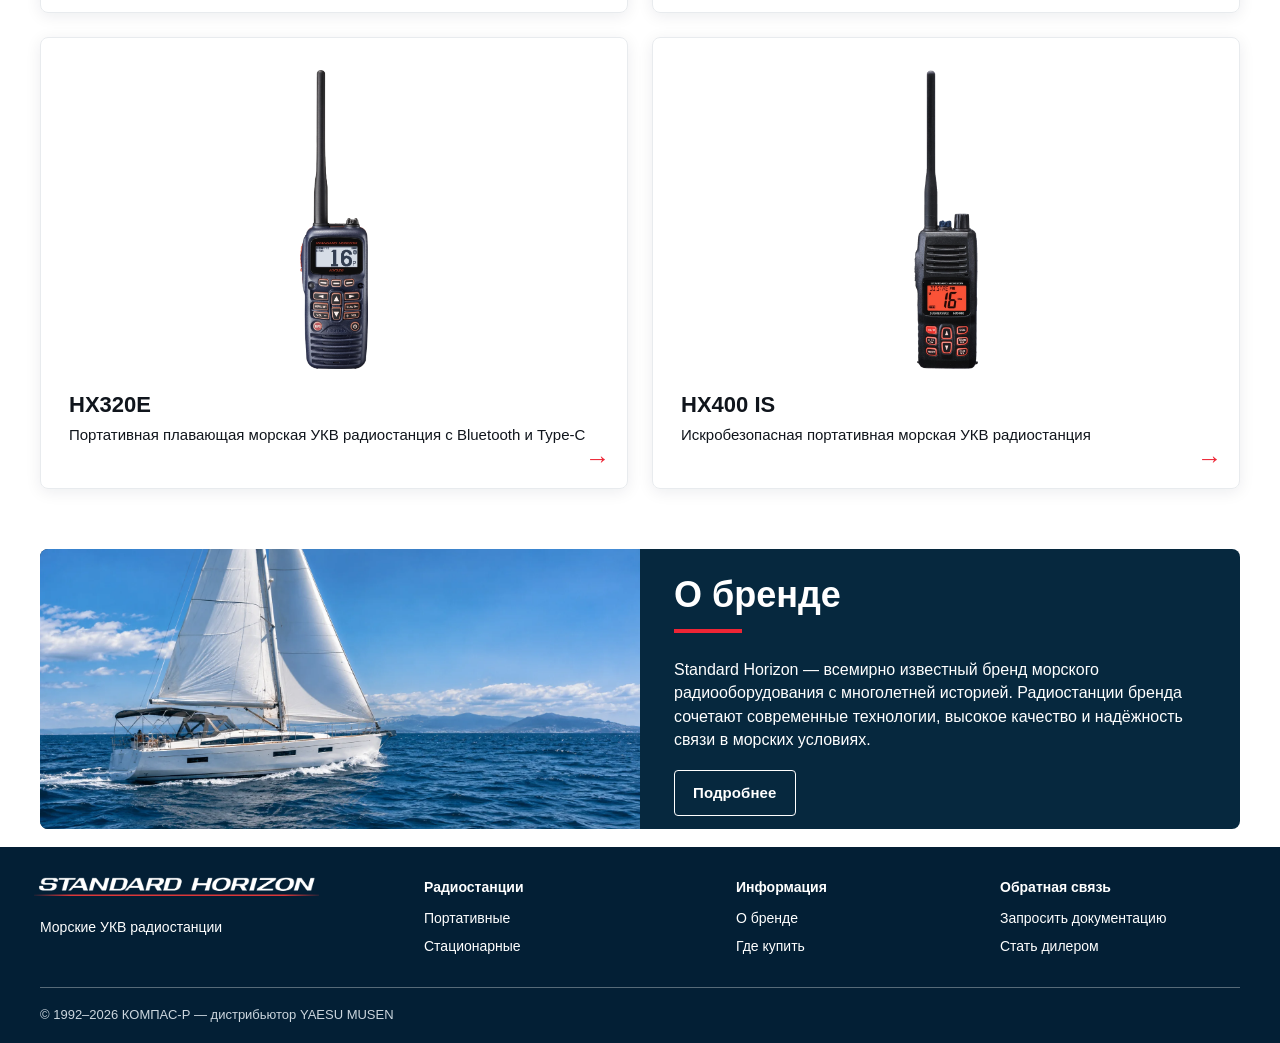
==== commit 3a68215c: "Sync homepage product descriptions with catalog wording" ====
--- a/index.html
+++ b/index.html
@@ -1,6 +1,6 @@
 <!DOCTYPE html>
 
-<html lang="ru"><head><meta charset="utf-8"/><meta content="width=device-width, initial-scale=1" name="viewport"/><meta content="Морские УКВ радиостанции Standard Horizon для яхт, катеров и коммерческого флота" name="description"/><title>Standard Horizon — морские УКВ радиостанции</title><link rel="stylesheet" href="styles.css?v=20261125-smooth-hero"/></head><body>
+<html lang="ru"><head><meta charset="utf-8"/><meta content="width=device-width, initial-scale=1" name="viewport"/><meta content="Морские УКВ радиостанции Standard Horizon для яхт, катеров и коммерческого флота" name="description"/><title>Standard Horizon — морские УКВ радиостанции</title><link rel="stylesheet" href="styles.css?v=20261125-smooth-hero"/><link rel="stylesheet" href="back-to-top.css?v=20261126-2"></head><body>
 <header class="site-header"><div class="container header-inner"><a aria-label="Standard Horizon — главная" class="logo" href="index.html"><img alt="Standard Horizon" src="assets/images/home-inline-02.png"/></a><button aria-controls="nav" aria-expanded="false" aria-label="Открыть меню" class="mobile-menu">☰</button><nav aria-label="Основная навигация" class="nav" id="nav"><a href="index.html">Главная</a><a href="catalog/index.html">Каталог</a><a href="where-to-buy.html">Где купить</a><a href="about.html">О бренде</a></nav><a class="dealer-btn" href="dealer.html">СТАТЬ ДИЛЕРОМ</a></div></header>
 <main id="home"><section class="hero"><div aria-label="Белая моторная яхта в море днём" class="hero-photo" role="img"></div><div class="hero-shade"></div><div class="container hero-content"><h1>Морские УКВ радиостанции</h1><p>для яхт, катеров и коммерческого флота</p><a class="primary-btn" href="catalog/index.html">СМОТРЕТЬ КАТАЛОГ</a></div></section>
 <section aria-label="Категории радиостанций" class="container categories" id="catalog"><a aria-label="Портативные радиостанции" class="category handheld" href="catalog/index.html?type=handheld" style="background-image:url(assets/images/home-inline-03.webp);background-position:center;background-size:100% 100%;"></a><a aria-label="Стационарные радиостанции" class="category fixed" href="catalog/index.html?type=fixed" style="background-image:url(assets/images/home-inline-04.webp);background-position:center;background-size:100% 100%;"></a></section>
@@ -10,10 +10,10 @@
 <g transform="translate(32 4)"><path d="M5 8V0"></path><rect height="34" rx="2" width="11" x="1" y="8"></rect><rect height="9" rx="0.7" width="6" x="3.5" y="12"></rect><circle cx="4.5" cy="25" r="0.7"></circle><circle cx="8.5" cy="25" r="0.7"></circle><path d="M4 30h5M4 35h5"></path></g>
 </svg><strong>Широкий модельный ряд</strong></div></section>
 <section class="container popular" id="popular"><div class="section-heading"><h2 class="section-title">Популярные модели</h2><a class="catalog-link" href="catalog/index.html">Смотреть весь каталог →</a></div><div class="products">
-<a class="product" href="#contact"><div class="product-image"><img alt="Standard Horizon GX1410 — фотография для карточки GX1400, вид спереди" class="product-photo fixed-photo" loading="lazy" src="assets/images/home-inline-05.webp"/></div><h3>GX1400</h3><p>Стационарная УКВ радиостанция</p><span>→</span></a>
-<a class="product" href="#contact"><div class="product-image"><img alt="Standard Horizon GX6000E — оригинальная фотография, вид спереди" class="product-photo fixed-photo" loading="lazy" src="assets/images/home-inline-06.webp"/></div><h3>GX6000E</h3><p>Стационарная УКВ радиостанция</p><span>→</span></a>
-<a class="product" href="#contact"><div class="product-image"><img alt="Standard Horizon HX320E — оригинальная фотография, вид спереди" class="product-photo handheld-photo" loading="lazy" src="assets/images/home-inline-07.webp"/></div><h3>HX320E</h3><p>Портативная УКВ радиостанция</p><span>→</span></a>
-<a class="product" href="#contact"><div class="product-image"><img alt="Standard Horizon HX400 IS — оригинальная фотография, вид спереди" class="product-photo handheld-photo" loading="lazy" src="assets/images/home-inline-08.webp"/></div><h3>HX400 IS</h3><p>Взрывобезопасная портативная УКВ радиостанция</p><span>→</span></a>
+<a class="product" href="#contact"><div class="product-image"><img alt="Standard Horizon GX1410 — фотография для карточки GX1400, вид спереди" class="product-photo fixed-photo" loading="lazy" src="assets/images/home-inline-05.webp"/></div><h3>GX1400</h3><p>Компактная стационарная морская УКВ радиостанция с ЦИВ класса D</p><span>→</span></a>
+<a class="product" href="#contact"><div class="product-image"><img alt="Standard Horizon GX6000E — оригинальная фотография, вид спереди" class="product-photo fixed-photo" loading="lazy" src="assets/images/home-inline-06.webp"/></div><h3>GX6000E</h3><p>Стационарная морская УКВ радиостанция с ЦИВ класса D, независимым AIS приёмником и двухзонным СГУ</p><span>→</span></a>
+<a class="product" href="#contact"><div class="product-image"><img alt="Standard Horizon HX320E — оригинальная фотография, вид спереди" class="product-photo handheld-photo" loading="lazy" src="assets/images/home-inline-07.webp"/></div><h3>HX320E</h3><p>Портативная плавающая морская УКВ радиостанция с Bluetooth и Type-C</p><span>→</span></a>
+<a class="product" href="#contact"><div class="product-image"><img alt="Standard Horizon HX400 IS — оригинальная фотография, вид спереди" class="product-photo handheld-photo" loading="lazy" src="assets/images/home-inline-08.webp"/></div><h3>HX400 IS</h3><p>Искробезопасная портативная морская УКВ радиостанция</p><span>→</span></a>
 </div></section>
 <section class="container about" id="about"><img alt="Белая парусная яхта в море днём" loading="lazy" src="assets/images/home-inline-09.webp"/><div><h2 class="section-title">О бренде</h2><p>Standard Horizon — всемирно известный бренд морского радиооборудования с многолетней историей. Радиостанции бренда сочетают современные технологии, высокое качество и надёжность связи в морских условиях.</p><a class="outline-orange" href="about.html">Подробнее</a></div></section>
-</main><footer class="footer" id="dealers"><div class="container"><div class="footer-grid"><div><div class="footer-logo"><img alt="Standard Horizon" src="assets/images/home-inline-10.png"/></div><p>Морские УКВ радиостанции</p></div><div><h3>Радиостанции</h3><a href="catalog/index.html?type=handheld">Портативные</a><a href="catalog/index.html?type=fixed">Стационарные</a></div><div><h3>Информация</h3><a href="about.html">О бренде</a><a href="where-to-buy.html">Где купить</a></div><div id="contact"><h3>Обратная связь</h3><a href="contact.html?topic=documentation">Запросить документацию</a><a href="dealer.html">Стать дилером</a></div></div><div class="copyright">© 1992–2026 КОМПАС-Р — дистрибьютор YAESU MUSEN</div></div></footer><script src="script.js?v=20261126-contact-redirect"></script></body></html>+</main><footer class="footer" id="dealers"><div class="container"><div class="footer-grid"><div><div class="footer-logo"><img alt="Standard Horizon" src="assets/images/home-inline-10.png"/></div><p>Морские УКВ радиостанции</p></div><div><h3>Радиостанции</h3><a href="catalog/index.html?type=handheld">Портативные</a><a href="catalog/index.html?type=fixed">Стационарные</a></div><div><h3>Информация</h3><a href="about.html">О бренде</a><a href="where-to-buy.html">Где купить</a></div><div id="contact"><h3>Обратная связь</h3><a href="contact.html?topic=documentation">Запросить документацию</a><a href="dealer.html">Стать дилером</a></div></div><div class="copyright">© 1992–2026 КОМПАС-Р — дистрибьютор YAESU MUSEN</div></div></footer><script src="script.js?v=20261126-contact-redirect"></script><script src="back-to-top.js?v=20261126-2" defer></script></body></html>
--- a/back-to-top.css
+++ b/back-to-top.css
@@ -0,0 +1,6 @@
+/* Shared floating back-to-top control across all site pages. */
+.back-to-top{position:fixed;right:24px;bottom:24px;z-index:1000;width:44px;height:44px;display:flex;align-items:center;justify-content:center;padding:0;border:0;border-radius:8px;background:#0b2c48;color:#fff;box-shadow:0 5px 18px rgba(3,25,44,.2);cursor:pointer;opacity:0;visibility:hidden;pointer-events:none;transform:translateY(10px);transition:opacity .2s ease,transform .2s ease,visibility .2s ease,background-color .2s ease}
+.back-to-top.is-visible{opacity:1;visibility:visible;pointer-events:auto;transform:translateY(0)}
+.back-to-top:hover{background:#174d73}.back-to-top:focus-visible{outline:3px solid #e83b4b;outline-offset:3px}.back-to-top svg{display:block;width:22px;height:22px;stroke:currentColor;stroke-width:2.4;fill:none;stroke-linecap:round;stroke-linejoin:round}
+@media(max-width:600px){.back-to-top{right:16px;bottom:16px}}
+@media(prefers-reduced-motion:reduce){.back-to-top{transition:none}}
